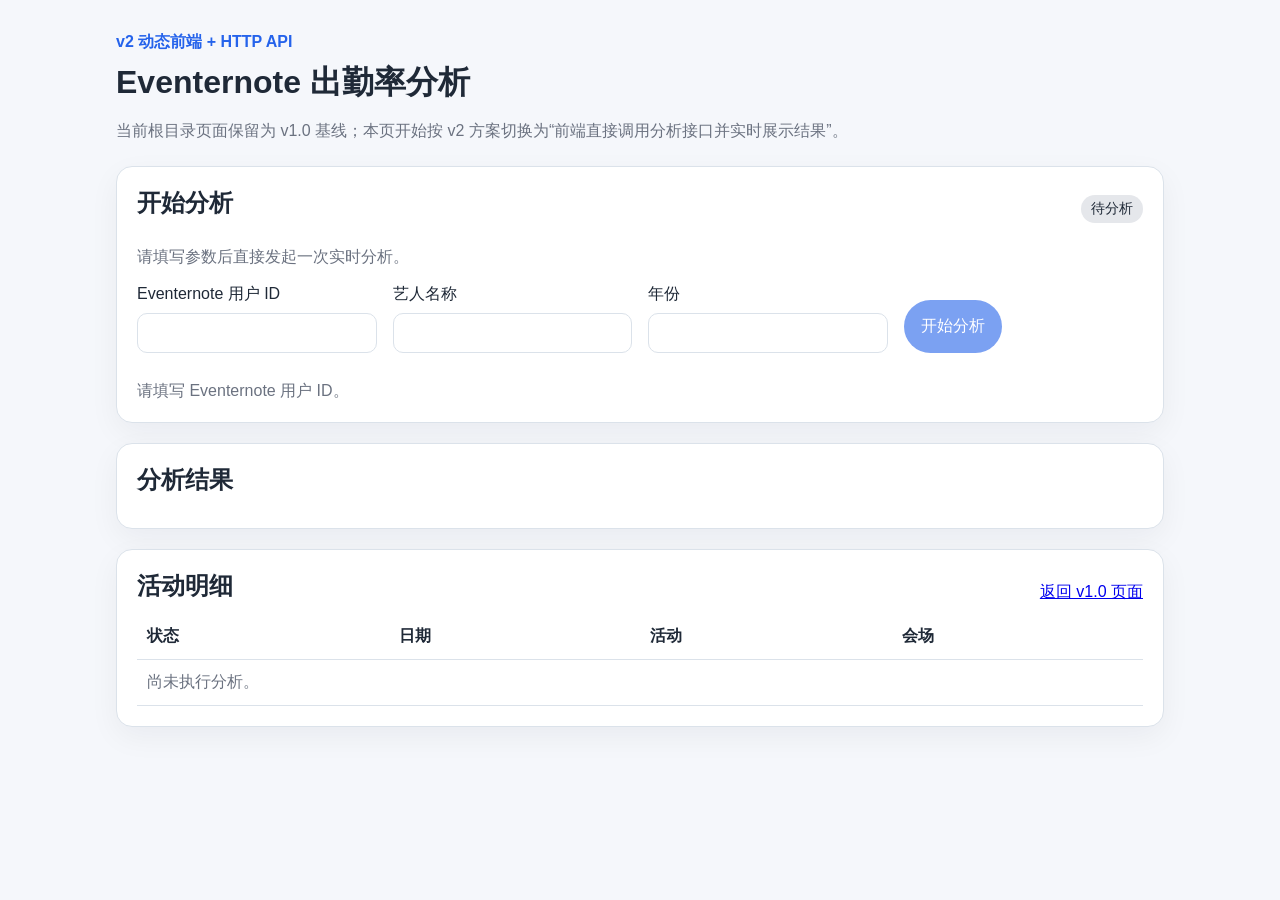
==== v2/index.html @ adf93bb4 "feat: add initial v2 live analysis flow Co-authored-by: wangdeze <35058085+wangdeze@users.noreply.gi" ====
<!DOCTYPE html>
<html lang="zh-CN">
  <head>
    <meta charset="UTF-8" />
    <meta name="viewport" content="width=device-width, initial-scale=1.0" />
    <title>Eventernote 出勤率分析 v2</title>
    <link rel="stylesheet" href="./style.css" />
  </head>
  <body>
    <main class="layout">
      <header class="hero">
        <p class="eyebrow">v2 动态前端 + HTTP API</p>
        <h1>Eventernote 出勤率分析</h1>
        <p class="description">
          当前根目录页面保留为 v1.0 基线；本页开始按 v2 方案切换为“前端直接调用分析接口并实时展示结果”。
        </p>
      </header>

      <section class="card">
        <div class="section-title-row">
          <h2>开始分析</h2>
          <span id="status-pill" class="pill">待分析</span>
        </div>
        <p id="status-message" class="muted">请填写参数后直接发起一次实时分析。</p>
        <form id="request-form" class="grid-form">
          <label>
            <span>Eventernote 用户 ID</span>
            <input id="user-id" name="user_id" type="text" autocomplete="off" required />
          </label>
          <label>
            <span>艺人名称</span>
            <input id="actor-name" name="actor_name" type="text" autocomplete="off" required />
          </label>
          <label>
            <span>年份</span>
            <input id="year" name="year" type="number" min="2000" max="2100" inputmode="numeric" required />
          </label>
          <div class="actions">
            <button id="run-analysis" type="submit">开始分析</button>
          </div>
          <p id="api-hint" class="form-note">正在加载 v2 接口配置…</p>
          <div id="request-feedback" class="request-feedback hidden"></div>
        </form>
      </section>

      <section class="card">
        <h2>分析结果</h2>
        <div id="summary" class="summary hidden">
          <div>
            <span>用户 ID</span>
            <strong id="summary-user-id">-</strong>
          </div>
          <div>
            <span>艺人名称</span>
            <strong id="summary-actor-name">-</strong>
          </div>
          <div>
            <span>年份</span>
            <strong id="summary-year">-</strong>
          </div>
          <div>
            <span>全年活动总数</span>
            <strong id="summary-total">-</strong>
          </div>
          <div>
            <span>已出席活动数</span>
            <strong id="summary-attended">-</strong>
          </div>
          <div>
            <span>出勤率</span>
            <strong id="summary-rate">-</strong>
          </div>
        </div>
        <div id="error-panel" class="error-panel hidden"></div>
        <ul id="warnings" class="warnings hidden"></ul>
      </section>

      <section class="card">
        <div class="section-title-row">
          <h2>活动明细</h2>
          <a href="../index.html">返回 v1.0 页面</a>
        </div>
        <div class="table-wrapper">
          <table>
            <thead>
              <tr>
                <th>状态</th>
                <th>日期</th>
                <th>活动</th>
                <th>会场</th>
              </tr>
            </thead>
            <tbody id="events-body">
              <tr>
                <td colspan="4" class="muted">尚未执行分析。</td>
              </tr>
            </tbody>
          </table>
        </div>
      </section>
    </main>

    <script src="./app.js" defer></script>
  </body>
</html>
---- v2/style.css ----
:root {
  color-scheme: light;
  --bg: #f5f7fb;
  --card: #ffffff;
  --text: #1f2937;
  --muted: #6b7280;
  --border: #dbe2ea;
  --accent: #2563eb;
  --success-bg: #ecfdf5;
  --success-text: #047857;
  --danger-bg: #fef2f2;
  --danger-text: #b91c1c;
}

* {
  box-sizing: border-box;
}

body {
  margin: 0;
  font-family: -apple-system, BlinkMacSystemFont, "Segoe UI", sans-serif;
  background: var(--bg);
  color: var(--text);
}

code,
pre,
input,
button,
a {
  font: inherit;
}

.layout {
  max-width: 1080px;
  margin: 0 auto;
  padding: 32px 16px 64px;
}

.hero {
  margin-bottom: 24px;
}

.eyebrow {
  margin: 0 0 8px;
  color: var(--accent);
  font-weight: 600;
}

h1,
h2 {
  margin: 0 0 12px;
}

.description,
.muted {
  color: var(--muted);
}

.card {
  background: var(--card);
  border: 1px solid var(--border);
  border-radius: 16px;
  padding: 20px;
  margin-bottom: 20px;
  box-shadow: 0 10px 30px rgba(15, 23, 42, 0.05);
}

.grid-form {
  display: grid;
  grid-template-columns: repeat(auto-fit, minmax(220px, 1fr));
  gap: 16px;
}

label {
  display: grid;
  gap: 8px;
}

input {
  width: 100%;
  padding: 10px 12px;
  border: 1px solid var(--border);
  border-radius: 10px;
  background: #fff;
}

.actions {
  display: flex;
  gap: 12px;
  flex-wrap: wrap;
  margin-top: 16px;
}

.form-note {
  margin: 12px 0 0;
  color: var(--muted);
}

.request-feedback {
  margin-top: 12px;
  padding: 12px 14px;
  border-radius: 12px;
  border: 1px solid var(--border);
  background: #eff6ff;
  color: #1d4ed8;
}

.request-feedback.success {
  background: var(--success-bg);
  color: var(--success-text);
  border-color: rgba(4, 120, 87, 0.2);
}

.request-feedback.error {
  background: var(--danger-bg);
  color: var(--danger-text);
  border-color: rgba(185, 28, 28, 0.2);
}

.request-feedback p {
  margin: 0;
}

.request-feedback-links {
  display: flex;
  gap: 12px;
  flex-wrap: wrap;
  margin-top: 10px;
}

button,
.secondary-button {
  display: inline-flex;
  align-items: center;
  justify-content: center;
  min-height: 42px;
  padding: 0 16px;
  border-radius: 999px;
  border: 1px solid transparent;
  cursor: pointer;
  text-decoration: none;
}

button {
  background: var(--accent);
  color: #fff;
}

button:disabled {
  cursor: not-allowed;
  opacity: 0.6;
}

.secondary-button {
  background: #fff;
  color: var(--text);
  border-color: var(--border);
}

.section-title-row {
  display: flex;
  align-items: center;
  justify-content: space-between;
  gap: 12px;
}

.pill {
  display: inline-flex;
  align-items: center;
  min-height: 28px;
  padding: 0 10px;
  border-radius: 999px;
  background: #e5e7eb;
  font-size: 14px;
}

.pill.success {
  background: var(--success-bg);
  color: var(--success-text);
}

.pill.error {
  background: var(--danger-bg);
  color: var(--danger-text);
}

.summary {
  display: grid;
  grid-template-columns: repeat(auto-fit, minmax(160px, 1fr));
  gap: 16px;
  margin-top: 16px;
}

.summary span {
  display: block;
  color: var(--muted);
  font-size: 14px;
}

.summary strong {
  display: block;
  margin-top: 6px;
  font-size: 24px;
}

.error-panel {
  margin-top: 16px;
  padding: 12px 14px;
  border-radius: 12px;
  background: var(--danger-bg);
  color: var(--danger-text);
}

.warnings {
  margin: 16px 0 0;
  padding-left: 20px;
  color: #92400e;
}

.table-wrapper {
  overflow-x: auto;
}

table {
  width: 100%;
  border-collapse: collapse;
}

th,
td {
  padding: 12px 10px;
  border-bottom: 1px solid var(--border);
  text-align: left;
  vertical-align: top;
}

.status-badge {
  display: inline-flex;
  align-items: center;
  min-height: 28px;
  padding: 0 10px;
  border-radius: 999px;
  font-size: 14px;
}

.status-badge.attended {
  background: var(--success-bg);
  color: var(--success-text);
}

.status-badge.missed {
  background: var(--danger-bg);
  color: var(--danger-text);
}

.hidden {
  display: none;
}

@media (max-width: 640px) {
  .layout {
    padding: 24px 12px 48px;
  }

  .card {
    padding: 16px;
  }
}
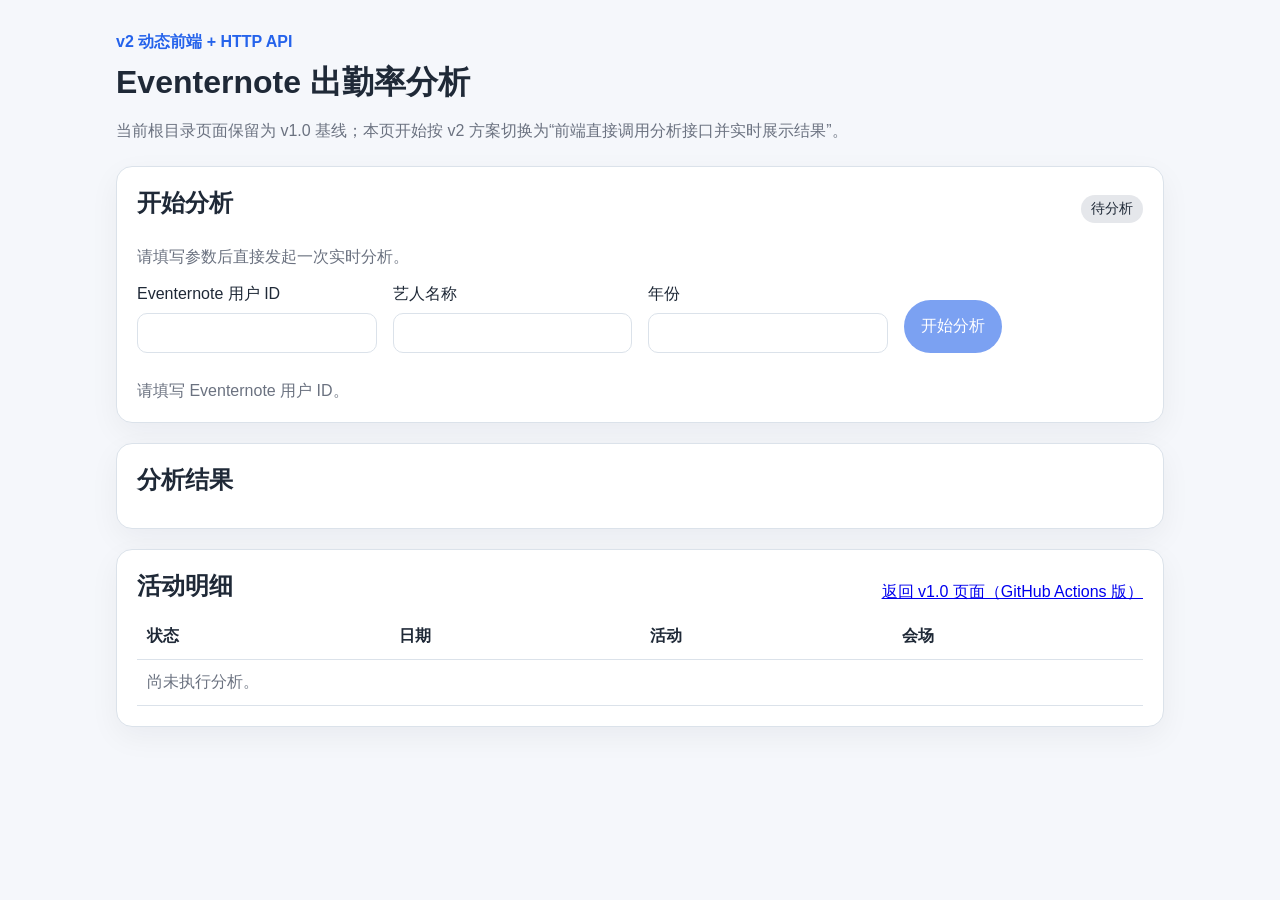
==== commit 02a68f38: "fix: guard v2 server request handling Co-authored-by: wangdeze <35058085+wangdeze@users.noreply.gith" ====
--- a/v2/index.html
+++ b/v2/index.html
@@ -78,7 +78,7 @@
       <section class="card">
         <div class="section-title-row">
           <h2>活动明细</h2>
-          <a href="../index.html">返回 v1.0 页面</a>
+          <a href="../index.html" aria-label="返回 v1.0 GitHub Actions 页面">返回 v1.0 页面（GitHub Actions 版）</a>
         </div>
         <div class="table-wrapper">
           <table>
--- a/v2/style.css
+++ b/v2/style.css
@@ -152,6 +152,12 @@
   opacity: 0.6;
 }
 
+button:focus-visible,
+a:focus-visible {
+  outline: 3px solid var(--accent);
+  outline-offset: 2px;
+}
+
 .secondary-button {
   background: #fff;
   color: var(--text);
